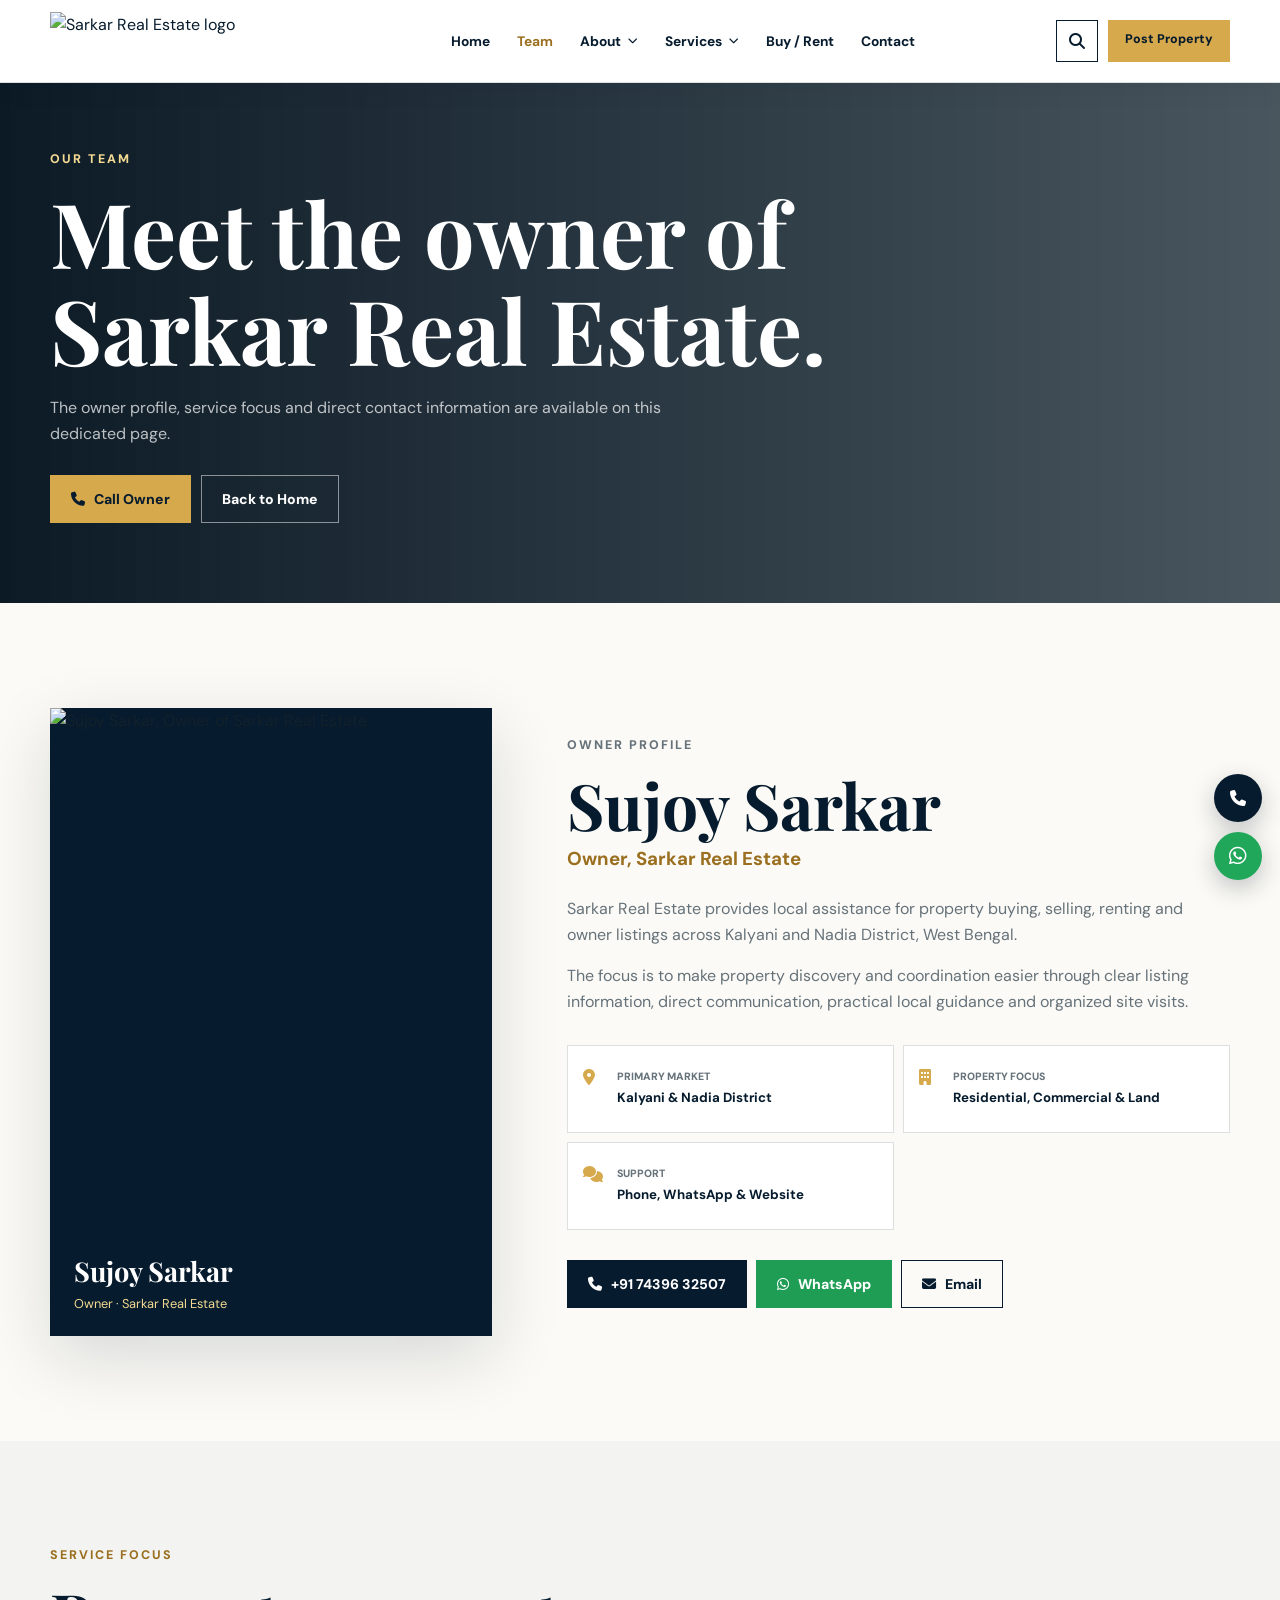
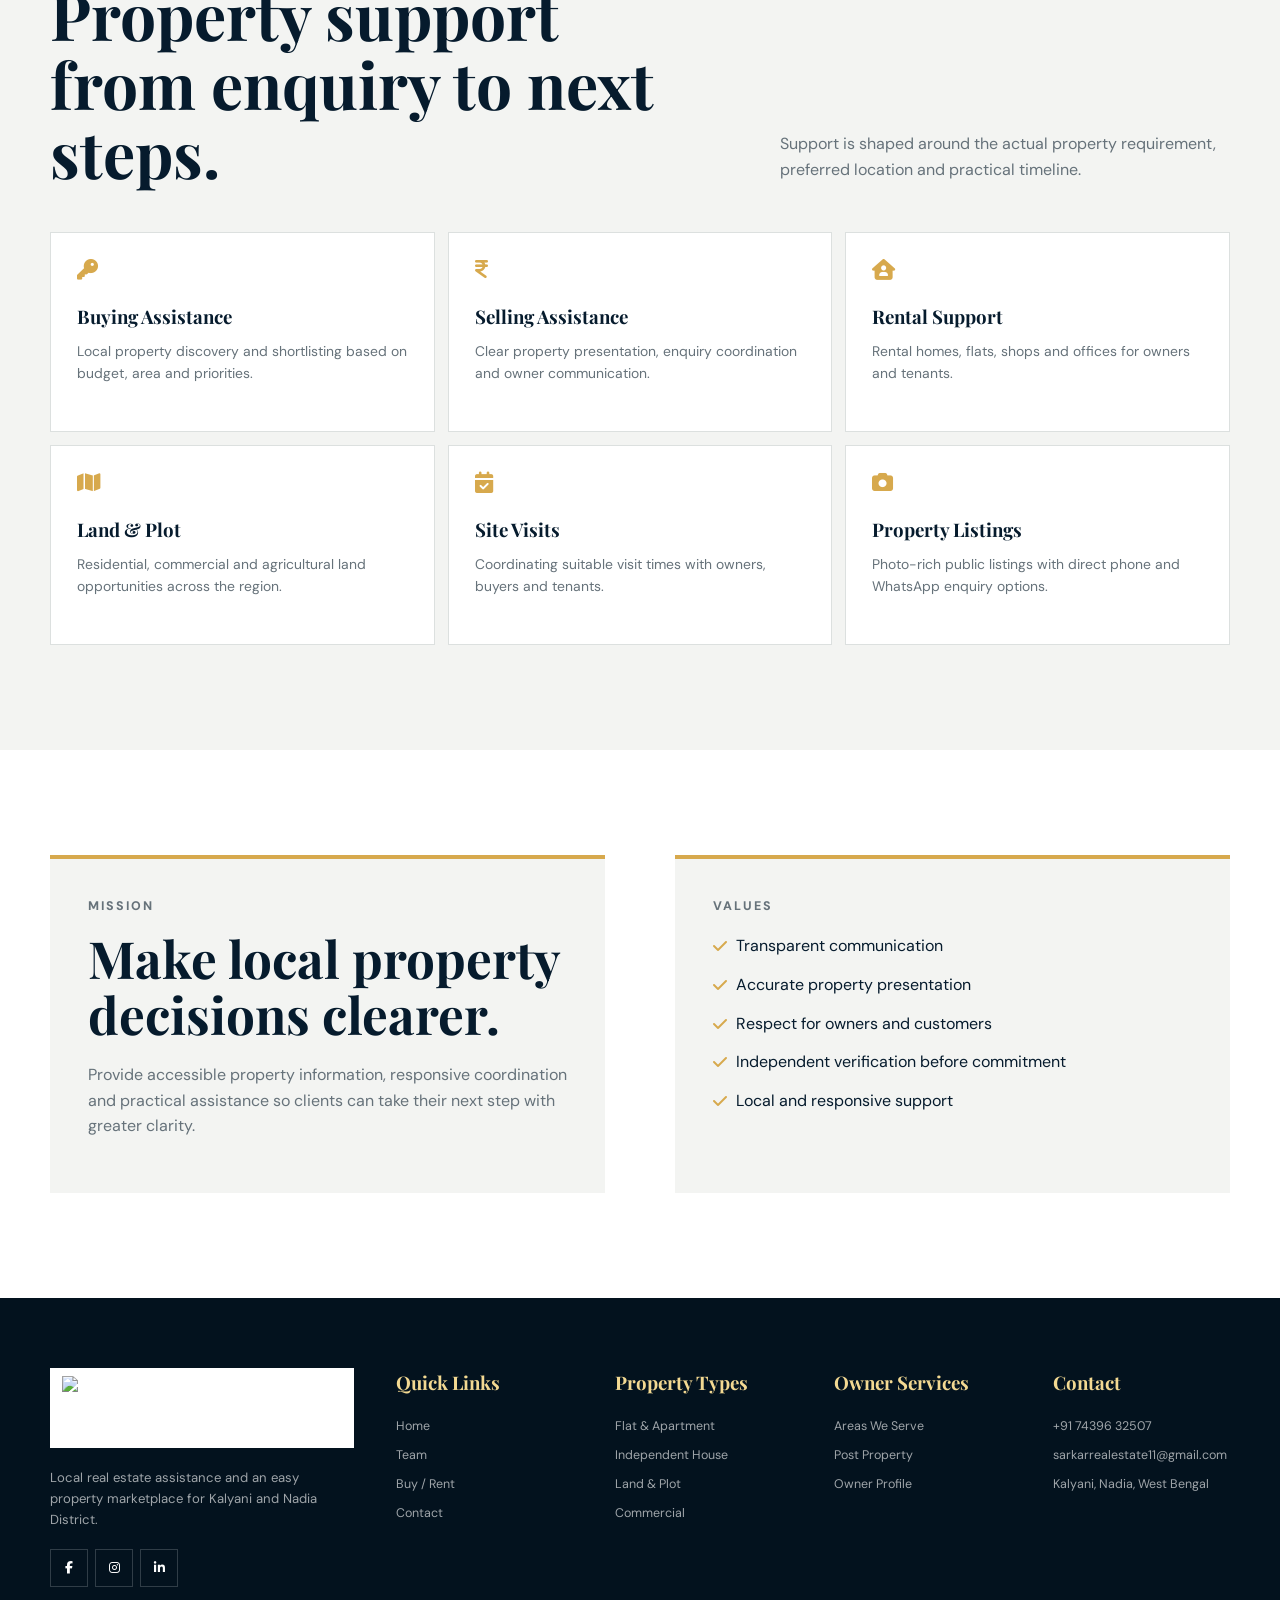
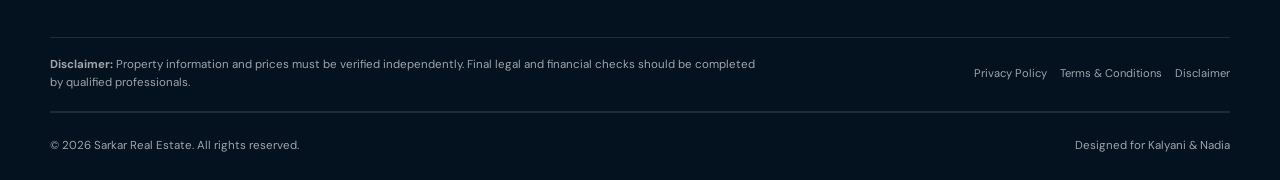
==== team.html @ 28b4e99c "Add files via upload" ====
<!doctype html>
<html lang="en">
  <head>
    <meta charset="UTF-8" />
    <meta name="viewport" content="width=device-width, initial-scale=1.0" />
    <meta
      name="description"
      content="Meet Sujoy Sarkar, owner of Sarkar Real Estate, serving Kalyani and Nadia District."
    />
    <title>Our Team | Sarkar Real Estate</title>
    <link rel="preconnect" href="https://fonts.googleapis.com" />
    <link rel="preconnect" href="https://fonts.gstatic.com" crossorigin />
    <link
      href="https://fonts.googleapis.com/css2?family=DM+Sans:wght@400;500;600;700&family=Playfair+Display:wght@600;700&display=swap"
      rel="stylesheet"
    />
    <link
      rel="stylesheet"
      href="https://cdnjs.cloudflare.com/ajax/libs/font-awesome/6.7.2/css/all.min.css"
    />
    <link rel="stylesheet" href="style.css" />
  </head>
  <body>
    <div class="loader" id="loader" aria-hidden="true"><span></span></div>
    <header class="site-header scrolled" id="siteHeader">
      <div class="container header-inner">
        <a class="brand" href="index.html"
          ><img src="assets/logo.png" alt="Sarkar Real Estate logo"
        /></a>
        <nav class="desktop-nav" aria-label="Main navigation">
          <a href="index.html">Home</a
          ><a class="active-page" href="team.html">Team</a>
          <div class="nav-dropdown">
            <button type="button">
              About <i class="fa-solid fa-chevron-down"></i>
            </button>
            <div class="dropdown-panel">
              <a href="team.html">About Owner</a
              ><a href="index.html#testimonials">Testimonials</a
              ><a href="index.html#faq">FAQ</a>
            </div>
          </div>
          <div class="nav-dropdown">
            <button type="button">
              Services <i class="fa-solid fa-chevron-down"></i>
            </button>
            <div class="dropdown-panel">
              <a href="index.html#services">What We Do</a
              ><a href="area.html">Areas We Serve</a
              ><a href="index.html#post-property">Post Property</a>
            </div>
          </div>
          <a href="index.html#properties">Buy / Rent</a
          ><a href="index.html#contact">Contact</a>
        </nav>
        <div class="header-actions">
          <a
            class="icon-button"
            href="index.html#searchSection"
            aria-label="Open property search"
            ><i class="fa-solid fa-magnifying-glass"></i></a
          ><a class="header-cta" href="index.html#post-property"
            >Post Property</a
          ><button
            class="menu-button"
            id="menuButton"
            aria-label="Open menu"
            aria-expanded="false"
          >
            <i class="fa-solid fa-bars"></i>
          </button>
        </div>
      </div>
      <div class="mobile-nav" id="mobileNav">
        <a href="index.html">Home</a><a href="team.html">Team</a
        ><a href="index.html#services">Services</a><a href="area.html">Areas</a
        ><a href="index.html#properties">Buy / Rent</a
        ><a href="index.html#post-property">Post Property</a
        ><a href="index.html#contact">Contact</a>
      </div>
    </header>

    <main>
      <section class="subpage-hero">
        <div class="container subpage-hero-inner reveal">
          <p class="eyebrow light">Our Team</p>
          <h1>Meet the owner of Sarkar Real Estate.</h1>
          <p>
            The owner profile, service focus and direct contact information are
            available on this dedicated page.
          </p>
          <div>
            <a class="button gold" href="tel:+917439632507"
              ><i class="fa-solid fa-phone"></i>Call Owner</a
            ><a class="button outline-light" href="index.html">Back to Home</a>
          </div>
        </div>
      </section>

      <section class="section owner-profile-section">
        <div class="container owner-profile-grid">
          <div class="owner-photo-card reveal">
            <!-- Add the real owner photograph at assets/owner-photo.jpg. The fallback stays visible until that file is added. -->
            <img
              class="owner-photo"
              src="assets/owner-photo.png"
              alt="Sujoy Sarkar, Owner of Sarkar Real Estate"
              onerror="
                this.hidden = true;
                this.nextElementSibling.hidden = false;
              "
            />

            <div class="owner-photo-caption">
              <strong>Sujoy Sarkar</strong
              ><span>Owner · Sarkar Real Estate</span>
            </div>
          </div>
          <div class="owner-profile-copy reveal">
            <p class="eyebrow">Owner profile</p>
            <h2>Sujoy Sarkar</h2>
            <h3>Owner, Sarkar Real Estate</h3>
            <p>
              Sarkar Real Estate provides local assistance for property buying,
              selling, renting and owner listings across Kalyani and Nadia
              District, West Bengal.
            </p>
            <p>
              The focus is to make property discovery and coordination easier
              through clear listing information, direct communication, practical
              local guidance and organized site visits.
            </p>
            <div class="owner-facts">
              <span
                ><i class="fa-solid fa-location-dot"></i
                ><small>Primary market</small
                ><strong>Kalyani & Nadia District</strong></span
              ><span
                ><i class="fa-solid fa-building"></i
                ><small>Property focus</small
                ><strong>Residential, Commercial & Land</strong></span
              ><span
                ><i class="fa-solid fa-comments"></i><small>Support</small
                ><strong>Phone, WhatsApp & Website</strong></span
              >
            </div>
            <div class="owner-actions">
              <a class="button navy" href="tel:+917439632507"
                ><i class="fa-solid fa-phone"></i>+91 74396 32507</a
              ><a
                class="button whatsapp-button"
                href="https://wa.me/917439632507"
                target="_blank"
                rel="noopener"
                ><i class="fa-brands fa-whatsapp"></i>WhatsApp</a
              ><a
                class="button outline-dark"
                href="mailto:sarkarrealestate11@gmail.com"
                ><i class="fa-solid fa-envelope"></i>Email</a
              >
            </div>
          </div>
        </div>
      </section>

      <section class="section owner-expertise-section">
        <div class="container">
          <div class="section-head reveal">
            <div>
              <p class="eyebrow">Service focus</p>
              <h2>Property support from enquiry to next steps.</h2>
            </div>
            <p>
              Support is shaped around the actual property requirement,
              preferred location and practical timeline.
            </p>
          </div>
          <div class="expertise-grid">
            <article class="reveal">
              <i class="fa-solid fa-key"></i>
              <h3>Buying Assistance</h3>
              <p>
                Local property discovery and shortlisting based on budget, area
                and priorities.
              </p>
            </article>
            <article class="reveal">
              <i class="fa-solid fa-indian-rupee-sign"></i>
              <h3>Selling Assistance</h3>
              <p>
                Clear property presentation, enquiry coordination and owner
                communication.
              </p>
            </article>
            <article class="reveal">
              <i class="fa-solid fa-house-user"></i>
              <h3>Rental Support</h3>
              <p>
                Rental homes, flats, shops and offices for owners and tenants.
              </p>
            </article>
            <article class="reveal">
              <i class="fa-solid fa-map"></i>
              <h3>Land & Plot</h3>
              <p>
                Residential, commercial and agricultural land opportunities
                across the region.
              </p>
            </article>
            <article class="reveal">
              <i class="fa-solid fa-calendar-check"></i>
              <h3>Site Visits</h3>
              <p>
                Coordinating suitable visit times with owners, buyers and
                tenants.
              </p>
            </article>
            <article class="reveal">
              <i class="fa-solid fa-camera"></i>
              <h3>Property Listings</h3>
              <p>
                Photo-rich public listings with direct phone and WhatsApp
                enquiry options.
              </p>
            </article>
          </div>
        </div>
      </section>

      <section class="section mission-section">
        <div class="container mission-grid">
          <article class="reveal">
            <p class="eyebrow">Mission</p>
            <h2>Make local property decisions clearer.</h2>
            <p>
              Provide accessible property information, responsive coordination
              and practical assistance so clients can take their next step with
              greater clarity.
            </p>
          </article>
          <article class="reveal">
            <p class="eyebrow">Values</p>
            <ul>
              <li>
                <i class="fa-solid fa-check"></i>Transparent communication
              </li>
              <li>
                <i class="fa-solid fa-check"></i>Accurate property presentation
              </li>
              <li>
                <i class="fa-solid fa-check"></i>Respect for owners and
                customers
              </li>
              <li>
                <i class="fa-solid fa-check"></i>Independent verification before
                commitment
              </li>
              <li>
                <i class="fa-solid fa-check"></i>Local and responsive support
              </li>
            </ul>
          </article>
        </div>
      </section>
    </main>

    <footer class="site-footer">
      <div class="container footer-grid">
        <div class="footer-brand">
          <a class="footer-logo-panel" href="index.html"
            ><img src="assets/logo.png" alt="Sarkar Real Estate"
          /></a>
          <p>
            Local real estate assistance and an easy property marketplace for
            Kalyani and Nadia District.
          </p>
          <div class="socials">
            <a
              href="https://www.facebook.com/share/1BxqBDmVtk/"
              target="_blank"
              rel="noopener"
              aria-label="Facebook"
              ><i class="fa-brands fa-facebook-f"></i></a
            ><a
              href="https://www.instagram.com/sarkar.real.estate.11/"
              target="_blank"
              rel="noopener"
              aria-label="Instagram"
              ><i class="fa-brands fa-instagram"></i></a
            ><a
              href="https://www.linkedin.com/in/sarkarrealestate11"
              target="_blank"
              rel="noopener"
              aria-label="LinkedIn"
              ><i class="fa-brands fa-linkedin-in"></i
            ></a>
          </div>
        </div>
        <div>
          <h3>Quick Links</h3>
          <a href="index.html">Home</a><a href="team.html">Team</a
          ><a href="index.html#properties">Buy / Rent</a
          ><a href="index.html#contact">Contact</a>
        </div>
        <div>
          <h3>Property Types</h3>
          <a href="index.html#properties">Flat & Apartment</a
          ><a href="index.html#properties">Independent House</a
          ><a href="index.html#properties">Land & Plot</a
          ><a href="index.html#properties">Commercial</a>
        </div>
        <div>
          <h3>Owner Services</h3>
          <a href="area.html">Areas We Serve</a
          ><a href="index.html#post-property">Post Property</a
          ><a href="team.html">Owner Profile</a>
        </div>
        <div>
          <h3>Contact</h3>
          <a href="tel:+917439632507">+91 74396 32507</a
          ><a href="mailto:sarkarrealestate11@gmail.com"
            >sarkarrealestate11@gmail.com</a
          ><span>Kalyani, Nadia, West Bengal</span>
        </div>
      </div>
      <div class="container legal-note">
        <p>
          <strong>Disclaimer:</strong> Property information and prices must be
          verified independently. Final legal and financial checks should be
          completed by qualified professionals.
        </p>
        <div>
          <a href="#">Privacy Policy</a><a href="#">Terms & Conditions</a
          ><a href="#">Disclaimer</a>
        </div>
      </div>
      <div class="container copyright">
        <span>© 2026 Sarkar Real Estate. All rights reserved.</span
        ><span>Designed for Kalyani & Nadia</span>
      </div>
    </footer>
    <a
      class="floating-call"
      href="tel:+917439632507"
      aria-label="Call Sarkar Real Estate"
      ><i class="fa-solid fa-phone"></i></a
    ><a
      class="floating-whatsapp"
      href="https://wa.me/917439632507"
      target="_blank"
      rel="noopener"
      aria-label="WhatsApp Sarkar Real Estate"
      ><i class="fa-brands fa-whatsapp"></i></a
    ><button class="scroll-top" id="scrollTop" aria-label="Scroll to top">
      <i class="fa-solid fa-arrow-up"></i>
    </button>
    <script src="script.js"></script>
  </body>
</html>
---- style.css ----
:root {
  --navy: #061b2d;
  --navy-2: #0c2d47;
  --gold: #d7a94d;
  --gold-light: #f3d992;
  --paper: #f3f4f2;
  --ivory: #fbfaf6;
  --white: #fff;
  --ink: #12212c;
  --muted: #66727a;
  --line: #dce0df;
  --success: #16854c;
  --shadow: 0 22px 65px rgba(4, 24, 39, .14);
}

* { box-sizing: border-box; }
html { scroll-behavior: smooth; scroll-padding-top: 86px; }
body { margin: 0; background: var(--ivory); color: var(--ink); font-family: "DM Sans", Arial, sans-serif; font-size: 16px; line-height: 1.6; }
body.modal-open { overflow: hidden; }
button, input, select, textarea { font: inherit; }
button, a { -webkit-tap-highlight-color: transparent; }
button { cursor: pointer; }
a { color: inherit; text-decoration: none; }
img { display: block; max-width: 100%; }
h1, h2, h3, p { margin-top: 0; }
h1, h2 { font-family: "Playfair Display", Georgia, serif; line-height: 1.08; }
h2 { margin-bottom: 20px; color: var(--navy); font-size: clamp(2.2rem, 5vw, 4.25rem); }
.container { width: min(1180px, calc(100% - 40px)); margin-inline: auto; }
.section { padding: 105px 0; }
.eyebrow { margin-bottom: 14px; color: #9a6f20; font-size: .78rem; font-weight: 800; letter-spacing: .16em; text-transform: uppercase; }
.eyebrow.light { color: var(--gold-light); }
.button { min-height: 48px; padding: 12px 20px; display: inline-flex; align-items: center; justify-content: center; gap: 9px; border: 1px solid transparent; font-weight: 800; font-size: .88rem; transition: .2s ease; }
.button.gold { background: var(--gold); color: var(--navy); }
.button.gold:hover { background: var(--gold-light); }
.button.navy { background: var(--navy); color: var(--white); }
.button.outline-light { border-color: rgba(255,255,255,.5); color: var(--white); }
.button.outline-light:hover { background: var(--white); color: var(--navy); }
.button.outline-dark { border-color: var(--navy); color: var(--navy); }
.section-head { margin-bottom: 45px; display: grid; grid-template-columns: 1.1fr .75fr; align-items: end; gap: 70px; }
.section-head h2 { margin-bottom: 0; }
.section-head > p { margin-bottom: 5px; color: var(--muted); }
.section-head.compact { grid-template-columns: 1fr; margin-bottom: 28px; }
.reveal { opacity: 0; transform: translateY(24px); transition: opacity .6s ease, transform .6s ease; }
.reveal.visible { opacity: 1; transform: none; }

.loader { position: fixed; z-index: 500; inset: 0; display: grid; place-items: center; background: var(--navy); transition: opacity .35s ease, visibility .35s ease; }
.loader.hidden { opacity: 0; visibility: hidden; }
.loader span { width: 46px; height: 46px; border: 3px solid rgba(255,255,255,.18); border-top-color: var(--gold); border-radius: 50%; animation: spin .8s linear infinite; }
@keyframes spin { to { transform: rotate(360deg); } }

.site-header { position: fixed; z-index: 100; top: 0; width: 100%; border-bottom: 1px solid var(--line); background: var(--white); color: var(--navy); box-shadow: 0 5px 25px rgba(3,21,34,.06); transition: .25s ease; }
.site-header.scrolled { border-color: var(--line); background: var(--white); color: var(--navy); box-shadow: 0 5px 25px rgba(3,21,34,.08); }
.header-inner { min-height: 82px; display: flex; align-items: center; justify-content: space-between; gap: 30px; }
.brand img { width: 260px; height: 58px; object-fit: contain; }
.desktop-nav { display: flex; align-items: center; gap: 27px; }
.desktop-nav > a, .nav-dropdown > button { padding: 30px 0; border: 0; background: none; color: inherit; font-size: .86rem; font-weight: 700; }
.desktop-nav > a:hover, .nav-dropdown > button:hover { color: var(--gold); }
.desktop-nav .active-page, .nav-dropdown > button.active-page { color: #9a6f20; }
.nav-dropdown { position: relative; }
.nav-dropdown > button { display: flex; align-items: center; gap: 7px; }
.nav-dropdown > button i { font-size: .62rem; transition: transform .2s ease; }
.dropdown-panel { position: absolute; top: calc(100% - 3px); left: -20px; width: 190px; padding: 8px; display: grid; border-top: 3px solid var(--gold); background: var(--white); color: var(--navy); box-shadow: var(--shadow); opacity: 0; visibility: hidden; transform: translateY(10px); transition: .2s ease; }
.dropdown-panel a { padding: 10px 12px; font-size: .82rem; font-weight: 700; }
.dropdown-panel a:hover { background: var(--paper); color: #906415; }
.nav-dropdown:hover .dropdown-panel, .nav-dropdown:focus-within .dropdown-panel { opacity: 1; visibility: visible; transform: none; }
.nav-dropdown:hover > button i { transform: rotate(180deg); }
.header-actions { display: flex; align-items: center; gap: 10px; }
.icon-button, .menu-button { width: 42px; height: 42px; display: grid; place-items: center; border: 1px solid currentColor; background: transparent; color: inherit; }
.header-cta { min-height: 42px; padding: 10px 17px; background: var(--gold); color: var(--navy); font-size: .78rem; font-weight: 800; }
.account-link { color: inherit; font-size: .78rem; font-weight: 800; }
.menu-button { display: none; }
.mobile-nav { display: none; }

.hero { position: relative; min-height: 760px; display: grid; align-items: center; overflow: hidden; background: url("assets/hero-real-estate.png") center/cover; color: var(--white); }
.hero-shade { position: absolute; inset: 0; background: linear-gradient(90deg, rgba(2,17,29,.94) 0%, rgba(3,22,36,.76) 46%, rgba(3,20,32,.25) 100%); }
.hero-content { position: relative; padding-top: 70px; }
.hero-kicker { display: inline-flex; align-items: center; gap: 8px; color: var(--gold-light); font-size: .78rem; font-weight: 800; letter-spacing: .05em; text-transform: uppercase; }
.hero h1 { max-width: 820px; margin-bottom: 24px; font-size: clamp(3rem, 7vw, 6.5rem); letter-spacing: -.03em; }
.hero h1 em { color: var(--gold-light); font-style: italic; }
.hero-copy { max-width: 640px; margin-bottom: 30px; color: rgba(255,255,255,.79); font-size: 1.08rem; }
.hero-actions { display: flex; gap: 12px; flex-wrap: wrap; }
.hero-contact-link { display: inline-flex; align-items: center; gap: 8px; border-bottom: 1px solid var(--gold); color: var(--white); font-weight: 800; }
.hero-trust { margin-top: 45px; display: flex; gap: 26px; flex-wrap: wrap; color: rgba(255,255,255,.78); font-size: .82rem; }
.hero-trust span { display: inline-flex; align-items: center; gap: 8px; }
.hero-trust i { color: var(--gold); }
.hero-note { position: absolute; right: max(20px, calc((100vw - 1180px) / 2)); bottom: 95px; width: 310px; padding: 18px; display: flex; gap: 13px; border: 1px solid rgba(255,255,255,.25); background: rgba(3,22,36,.7); color: var(--white); backdrop-filter: blur(7px); }
.hero-note > i { margin-top: 3px; color: var(--gold); }
.hero-note span { display: flex; flex-direction: column; }
.hero-note small { color: rgba(255,255,255,.55); font-size: .65rem; font-weight: 800; text-transform: uppercase; }
.hero-note strong { font-family: "Playfair Display", Georgia, serif; font-size: .95rem; }

.search-section { position: relative; z-index: 5; margin-top: -52px; }
.property-search { display: grid; grid-template-columns: repeat(4, 1fr) 115px; background: var(--white); box-shadow: var(--shadow); }
.property-search > div { min-width: 0; padding: 16px 18px; border-right: 1px solid var(--line); }
.property-search label { display: block; margin-bottom: 5px; color: var(--muted); font-size: .72rem; font-weight: 800; text-transform: uppercase; }
.property-search select { width: 100%; border: 0; outline: 0; background: transparent; color: var(--navy); font-weight: 700; }
.property-search > button { border: 0; background: var(--gold); color: var(--navy); font-weight: 900; }
.property-search > button i { display: block; margin-bottom: 4px; }
.marketplace-intro { padding: 27px 0 0; }
.marketplace-strip { display: grid; grid-template-columns: repeat(3, 1fr); border: 1px solid var(--line); background: var(--white); }
.marketplace-strip > div { min-height: 76px; padding: 15px 20px; display: flex; align-items: center; gap: 13px; border-right: 1px solid var(--line); }
.marketplace-strip > div:last-child { border-right: 0; }
.marketplace-strip i { width: 24px; color: var(--gold); text-align: center; }
.marketplace-strip span { display: flex; flex-direction: column; }
.marketplace-strip strong { color: var(--navy); font-size: .84rem; }
.marketplace-strip small { color: var(--muted); font-size: .72rem; }

.services-section { padding-top: 130px; }
.service-grid { display: grid; grid-template-columns: repeat(3, 1fr); border-top: 1px solid var(--line); border-left: 1px solid var(--line); }
.service-card { min-height: 210px; padding: 30px; display: flex; gap: 18px; border-right: 1px solid var(--line); border-bottom: 1px solid var(--line); background: var(--white); transition: .25s ease; }
.service-card:hover { z-index: 1; background: var(--navy); color: var(--white); transform: translateY(-5px); box-shadow: var(--shadow); }
.service-card > i { width: 42px; height: 42px; flex: 0 0 auto; display: grid; place-items: center; border: 1px solid #ead6a6; color: var(--gold); }
.service-card h3 { margin-bottom: 10px; color: var(--navy); font-family: "Playfair Display", Georgia, serif; font-size: 1.25rem; }
.service-card:hover h3 { color: var(--white); }
.service-card p { margin: 0; color: var(--muted); font-size: .9rem; }
.service-card:hover p { color: rgba(255,255,255,.68); }

.properties-section { background: var(--paper); }
.filter-row { margin-bottom: 30px; display: flex; gap: 8px; overflow-x: auto; padding-bottom: 4px; scrollbar-width: thin; }
.filter-row button { min-height: 42px; padding: 9px 15px; flex: 0 0 auto; border: 1px solid #cdd2d1; background: transparent; color: var(--navy); font-size: .78rem; font-weight: 800; }
.filter-row button.active, .filter-row button:hover { border-color: var(--navy); background: var(--navy); color: var(--white); }
.property-grid { display: grid; grid-template-columns: repeat(3, 1fr); gap: 24px; }
.property-card { overflow: hidden; background: var(--white); box-shadow: 0 12px 35px rgba(3,22,35,.06); }
.property-image { position: relative; height: 250px; overflow: hidden; }
.property-image img { width: 100%; height: 100%; object-fit: cover; transition: transform .5s ease; }
.property-card:hover .property-image img { transform: scale(1.04); }
.property-badge { position: absolute; top: 14px; left: 14px; padding: 6px 9px; background: var(--gold); color: var(--navy); font-size: .67rem; font-weight: 900; text-transform: uppercase; }
.property-content { padding: 22px; }
.property-content small { color: #9a6f20; font-weight: 800; text-transform: uppercase; }
.property-content h3 { margin: 7px 0 6px; color: var(--navy); font-family: "Playfair Display", Georgia, serif; font-size: 1.4rem; }
.property-location { color: var(--muted); font-size: .85rem; }
.property-meta { margin: 18px 0; padding: 13px 0; display: flex; gap: 15px; border-block: 1px solid var(--line); color: var(--muted); font-size: .78rem; }
.property-meta span { display: inline-flex; align-items: center; gap: 5px; }
.property-bottom { display: flex; align-items: center; justify-content: space-between; gap: 12px; }
.property-price { color: var(--navy); font-weight: 900; }
.view-details { padding: 0; display: inline-flex; align-items: center; gap: 6px; border: 0; border-bottom: 1px solid var(--gold); background: none; color: var(--navy); font-weight: 800; }
.owner-line { margin-top: 15px; display: flex; justify-content: space-between; gap: 10px; color: var(--muted); font-size: .76rem; }
.owner-line a { color: var(--success); font-weight: 800; }
.property-actions { margin-top: 12px; display: grid; grid-template-columns: 1fr 1fr; border: 1px solid var(--line); }
.property-actions a { padding: 9px; display: flex; align-items: center; justify-content: center; gap: 7px; color: var(--navy); font-size: .75rem; font-weight: 800; }
.property-actions a + a { border-left: 1px solid var(--line); color: var(--success); }
.empty-state { padding: 70px 20px; text-align: center; border: 1px dashed #b9c0c1; }
.empty-state i { color: var(--gold); font-size: 2.6rem; }
.empty-state h3 { margin: 15px 0 5px; color: var(--navy); }

.areas-section { position: relative; overflow: hidden; background: var(--navy); color: var(--white); }
.areas-section::after { content: ""; position: absolute; width: 440px; height: 440px; right: -170px; bottom: -250px; border: 85px solid rgba(215,169,77,.08); border-radius: 50%; }
.areas-layout { position: relative; z-index: 1; display: grid; grid-template-columns: .75fr 1.25fr; gap: 90px; align-items: start; }
.areas-section h2 { color: var(--white); }
.areas-section p:not(.eyebrow) { color: rgba(255,255,255,.64); }
.area-list { display: grid; grid-template-columns: 1fr 1fr; border-top: 1px solid rgba(255,255,255,.16); border-left: 1px solid rgba(255,255,255,.16); }
.area-list span { min-height: 76px; padding: 18px; display: flex; align-items: center; border-right: 1px solid rgba(255,255,255,.16); border-bottom: 1px solid rgba(255,255,255,.16); font-family: "Playfair Display", Georgia, serif; }
.area-list span:hover { background: var(--gold); color: var(--navy); }

.why-section { padding: 75px 0; }
.why-section h2 { font-size: clamp(2rem, 4vw, 3.3rem); }
.why-grid { display: grid; grid-template-columns: repeat(4, 1fr); gap: 12px; }
.why-grid article { min-height: 145px; padding: 22px; border: 1px solid var(--line); background: var(--white); transition: .25s ease; }
.why-grid article:hover { background: var(--navy); color: var(--white); transform: translateY(-3px); }
.why-grid i { color: var(--gold); }
.why-grid h3 { margin: 12px 0 4px; color: var(--navy); font-size: 1rem; }
.why-grid article:hover h3 { color: var(--white); }
.why-grid p { margin: 0; color: var(--muted); font-size: .82rem; }
.why-grid article:hover p { color: rgba(255,255,255,.7); }

.list-section { background: linear-gradient(125deg, var(--navy), #0b3553); color: var(--white); }
.list-layout { display: grid; grid-template-columns: .7fr 1.3fr; gap: 75px; align-items: start; }
.list-copy { position: sticky; top: 115px; }
.list-copy h2 { color: var(--white); }
.list-copy > p { color: rgba(255,255,255,.67); }
.list-copy ul { padding: 0; display: grid; gap: 10px; list-style: none; }
.list-copy li { display: flex; gap: 10px; align-items: flex-start; color: rgba(255,255,255,.82); }
.list-copy li i { margin-top: 5px; color: var(--gold); }
.listing-form { padding: 32px; background: var(--white); color: var(--ink); box-shadow: var(--shadow); }
.form-grid { display: grid; grid-template-columns: 1fr 1fr; gap: 16px; }
.form-grid label, .contact-form label { display: flex; flex-direction: column; gap: 6px; color: var(--muted); font-size: .75rem; font-weight: 800; text-transform: uppercase; }
.form-grid label.full { grid-column: 1 / -1; }
input, select, textarea { width: 100%; min-height: 47px; padding: 10px 12px; border: 1px solid var(--line); border-radius: 0; outline: 0; background: var(--ivory); color: var(--ink); font-size: .95rem; text-transform: none; }
textarea { resize: vertical; }
input:focus, select:focus, textarea:focus { border-color: var(--gold); box-shadow: 0 0 0 3px rgba(215,169,77,.15); }
.form-note { margin: 16px 0; color: var(--muted); font-size: .74rem; }
.consent-row { margin: 13px 0; display: flex; align-items: flex-start; gap: 9px; color: var(--muted); font-size: .78rem; }
.consent-row input { width: 16px; min-height: 16px; margin-top: 3px; flex: 0 0 auto; }
.success-message { margin-top: 14px; padding: 12px; border: 1px solid #a9d4bb; background: #effaf3; color: var(--success); font-size: .85rem; font-weight: 700; }

.testimonial-layout { display: grid; grid-template-columns: .7fr 1.3fr; gap: 70px; align-items: center; }
.text-link { display: inline-flex; gap: 8px; align-items: center; color: var(--navy); font-weight: 800; border-bottom: 1px solid var(--gold); }
.review-actions { margin-top: 25px; display: flex; align-items: center; gap: 18px; flex-wrap: wrap; }
.google-review-card { min-height: 330px; padding: 40px; display: flex; flex-direction: column; justify-content: center; border-top: 4px solid var(--gold); background: var(--paper); transition: transform .25s ease, box-shadow .25s ease; }
.google-review-card:hover { transform: translateY(-5px); box-shadow: var(--shadow); }
.google-provider { display: flex; align-items: center; gap: 10px; color: var(--navy); }
.google-provider span { width: 38px; height: 38px; display: grid; place-items: center; border-radius: 50%; background: var(--white); color: #4285f4; font-weight: 900; }
.google-review-card h3 { margin: 15px 0 8px; color: var(--navy); font-family: "Playfair Display", Georgia, serif; font-size: 1.55rem; }
.google-review-card p { color: var(--muted); }
.google-open { display: inline-flex; align-items: center; gap: 8px; color: var(--navy); }
.testimonial-slider { min-height: 310px; display: grid; grid-template-columns: 52px 1fr 52px; align-items: center; gap: 14px; }
.testimonial-slider > button { width: 46px; height: 46px; border: 1px solid var(--line); background: var(--white); color: var(--navy); }
.testimonial-slider > button:hover { background: var(--navy); color: var(--white); }
#reviewCard { min-height: 280px; padding: 40px; background: var(--paper); }
.review-stars { color: var(--gold); letter-spacing: 4px; }
#reviewCard blockquote { margin: 20px 0; color: var(--navy); font-family: "Playfair Display", Georgia, serif; font-size: 1.4rem; line-height: 1.55; }
.review-author { display: flex; align-items: center; gap: 12px; }
.review-avatar { width: 44px; height: 44px; display: grid; place-items: center; border-radius: 50%; background: var(--navy); color: var(--gold); font-weight: 900; }
.review-author span { display: flex; flex-direction: column; }
.review-author small { color: var(--muted); }

.faq-section { background: var(--paper); }
.faq-layout { display: grid; grid-template-columns: .65fr 1.35fr; gap: 90px; }
.faq-layout > div:first-child { position: sticky; top: 120px; align-self: start; }
.faq-list { border-top: 1px solid #cbd1d1; }
.faq-list article { border-bottom: 1px solid #cbd1d1; }
.faq-list button { width: 100%; padding: 22px 4px; display: flex; align-items: center; justify-content: space-between; gap: 20px; border: 0; background: none; color: var(--navy); text-align: left; font-family: "Playfair Display", Georgia, serif; font-size: 1.12rem; }
.faq-list button i { transition: transform .2s ease; }
.faq-list p { max-height: 0; margin: 0; overflow: hidden; color: var(--muted); transition: max-height .3s ease, padding .3s ease; }
.faq-list article.open p { max-height: 180px; padding: 0 4px 22px; }
.faq-list article.open button i { transform: rotate(45deg); }

.contact-section { padding: 100px 0; background: var(--navy); color: var(--white); }
.contact-layout { display: grid; grid-template-columns: 1fr 1fr; gap: 80px; }
.contact-section h2 { color: var(--white); }
.contact-copy > p { color: rgba(255,255,255,.66); }
.contact-cards { margin-top: 30px; display: grid; gap: 1px; background: rgba(255,255,255,.14); border: 1px solid rgba(255,255,255,.14); }
.contact-cards a { min-height: 72px; padding: 13px 16px; display: flex; gap: 13px; align-items: center; background: var(--navy); }
.contact-cards > div { min-height: 72px; padding: 13px 16px; display: flex; gap: 13px; align-items: center; background: var(--navy); }
.contact-cards a:hover { background: var(--navy-2); }
.contact-cards i { width: 24px; color: var(--gold); text-align: center; }
.contact-cards span { display: flex; flex-direction: column; color: rgba(255,255,255,.54); font-size: .72rem; }
.contact-cards strong { color: var(--white); font-size: .9rem; overflow-wrap: anywhere; }
.contact-form { padding: 30px; display: grid; gap: 15px; background: var(--white); color: var(--ink); }
.contact-form > small { color: #9a6f20; font-weight: 900; letter-spacing: .12em; text-transform: uppercase; }
.contact-form h3 { margin: 0; color: var(--navy); font-family: "Playfair Display", Georgia, serif; font-size: 2rem; }
.map-frame { height: 410px; margin-top: 70px; border-top: 5px solid var(--gold); }
.map-frame iframe { width: 100%; height: 100%; border: 0; }

.site-footer { padding-top: 70px; background: #03121e; color: rgba(255,255,255,.62); }
.footer-grid { display: grid; grid-template-columns: 1.5fr repeat(4, 1fr); gap: 42px; padding-bottom: 50px; }
.footer-grid > div { display: flex; flex-direction: column; align-items: flex-start; gap: 9px; }
.footer-grid img { width: 280px; height: 64px; object-fit: contain; }
.footer-logo-panel { width: fit-content; padding: 8px 12px; display: inline-flex; background: var(--white); }
.footer-logo-panel img { width: 280px; height: 64px; object-fit: contain; }
.footer-grid p { max-width: 330px; margin: 10px 0; font-size: .82rem; }
.footer-grid h3 { margin-bottom: 10px; color: var(--gold-light); font-family: "Playfair Display", Georgia, serif; }
.footer-grid a, .footer-grid span { font-size: .78rem; }
.footer-grid a:hover { color: var(--white); }
.socials { display: flex; gap: 7px; }
.socials a { width: 38px; height: 38px; display: grid; place-items: center; border: 1px solid rgba(255,255,255,.18); color: var(--white); }
.socials a:hover { background: var(--gold); color: var(--navy); }
.legal-note { padding: 18px 0; display: flex; align-items: center; justify-content: space-between; gap: 30px; border-top: 1px solid rgba(255,255,255,.11); border-bottom: 1px solid rgba(255,255,255,.11); }
.legal-note p { max-width: 720px; margin: 0; font-size: .72rem; }
.legal-note div { display: flex; gap: 13px; flex-wrap: wrap; }
.legal-note a { font-size: .7rem; }
.copyright { min-height: 68px; display: flex; align-items: center; justify-content: space-between; gap: 20px; border-top: 1px solid rgba(255,255,255,.11); font-size: .72rem; }

.property-modal[hidden] { display: none; }
.property-modal { position: fixed; z-index: 300; inset: 0; display: grid; place-items: center; padding: 20px; }
.modal-backdrop { position: absolute; inset: 0; background: rgba(2,15,25,.82); backdrop-filter: blur(5px); }
.modal-panel { position: relative; width: min(850px, 100%); max-height: 92vh; overflow-y: auto; background: var(--white); box-shadow: var(--shadow); }
.modal-close { position: absolute; z-index: 5; top: 12px; right: 12px; width: 40px; height: 40px; border: 0; border-radius: 50%; background: var(--white); color: var(--navy); box-shadow: 0 4px 18px rgba(0,0,0,.18); }
.modal-heading { padding: 24px 28px 18px; }
.modal-heading p { margin-bottom: 3px; color: var(--muted); font-size: .82rem; }
.modal-heading h2 { margin: 0; padding-right: 45px; font-size: 1.9rem; }
.gallery-stage { position: relative; height: 430px; overflow: hidden; background: var(--navy); touch-action: pan-y; }
.gallery-stage img { width: 100%; height: 100%; object-fit: cover; animation: imageIn .25s ease; }
@keyframes imageIn { from { opacity: .55; transform: scale(1.015); } to { opacity: 1; transform: none; } }
.gallery-arrow { position: absolute; top: 50%; width: 44px; height: 44px; display: grid; place-items: center; border: 1px solid rgba(255,255,255,.5); border-radius: 50%; background: rgba(3,20,33,.72); color: var(--white); transform: translateY(-50%); }
.gallery-arrow.prev { left: 16px; }
.gallery-arrow.next { right: 16px; }
.gallery-stage > span { position: absolute; right: 16px; bottom: 14px; padding: 5px 10px; background: rgba(3,20,33,.75); color: var(--white); font-size: .72rem; }
.gallery-thumbs { padding: 8px; display: flex; gap: 7px; overflow-x: auto; background: var(--navy); scrollbar-width: thin; scrollbar-color: var(--gold) transparent; }
.gallery-thumbs button { flex: 0 0 84px; height: 58px; padding: 0; overflow: hidden; border: 2px solid transparent; background: none; opacity: .55; }
.gallery-thumbs button.active { border-color: var(--gold); opacity: 1; }
.gallery-thumbs img { width: 100%; height: 100%; object-fit: cover; }
.modal-body { padding: 24px 28px 28px; }
.modal-body > p { color: var(--muted); }
.modal-facts { margin: 20px 0; display: grid; grid-template-columns: repeat(3, 1fr); gap: 8px; }
.modal-facts span { padding: 13px; display: flex; flex-direction: column; background: var(--paper); }
.modal-facts small { color: var(--muted); font-size: .68rem; text-transform: uppercase; }
.modal-facts strong { color: var(--navy); }
.modal-owner { padding: 13px 15px; display: flex; justify-content: space-between; gap: 15px; border: 1px solid var(--line); background: var(--ivory); }
.modal-owner a { color: var(--success); font-weight: 800; }
.modal-actions { margin-top: 16px; display: flex; gap: 10px; flex-wrap: wrap; }

.floating-call, .floating-whatsapp, .scroll-top { position: fixed; z-index: 90; right: 18px; width: 48px; height: 48px; display: grid; place-items: center; border: 0; border-radius: 50%; color: var(--white); box-shadow: 0 8px 25px rgba(3,20,33,.24); }
.floating-call { bottom: 78px; background: var(--navy); }
.floating-whatsapp { bottom: 20px; background: #20a75a; font-size: 1.25rem; }
.scroll-top { right: 75px; bottom: 20px; background: var(--gold); color: var(--navy); opacity: 0; visibility: hidden; transform: translateY(8px); transition: .2s ease; }
.scroll-top.visible { opacity: 1; visibility: visible; transform: none; }

@media (max-width: 1000px) {
  .desktop-nav { display: none; }
  .menu-button { display: grid; }
  .mobile-nav { position: absolute; top: 82px; left: 0; right: 0; max-height: 0; padding-inline: 24px; display: grid; overflow: hidden; background: var(--white); color: var(--navy); opacity: 0; transition: max-height .3s ease, opacity .3s ease, padding .3s ease; }
  .mobile-nav.open { max-height: 650px; padding-block: 12px; opacity: 1; box-shadow: 0 20px 35px rgba(3,21,34,.14); }
  .mobile-nav a { padding: 11px 4px; border-bottom: 1px solid var(--line); font-weight: 700; }
  .property-search { grid-template-columns: 1fr 1fr; }
  .hero-note { display: none; }
  .property-search > div:nth-child(2) { border-right: 0; }
  .property-search > button { min-height: 60px; grid-column: 1 / -1; }
  .property-search > button i { display: inline-block; margin: 0 7px 0 0; }
  .service-grid, .property-grid { grid-template-columns: 1fr 1fr; }
  .areas-layout, .list-layout, .testimonial-layout, .faq-layout, .contact-layout { grid-template-columns: 1fr; gap: 45px; }
  .list-copy, .faq-layout > div:first-child { position: static; }
  .why-grid { grid-template-columns: 1fr 1fr; }
  .footer-grid { grid-template-columns: 1.2fr 1fr 1fr; }
  .footer-grid > div:last-child { grid-column: auto; }
  .marketplace-strip { grid-template-columns: 1fr; }
  .marketplace-strip > div { border-right: 0; border-bottom: 1px solid var(--line); }
  .marketplace-strip > div:last-child { border-bottom: 0; }
}

@media (max-width: 640px) {
  html { scroll-padding-top: 72px; }
  body { font-size: 15px; }
  .container { width: min(100% - 28px, 1180px); }
  .section { padding: 66px 0; }
  .header-inner { min-height: 70px; }
  .brand img { width: 178px; height: 46px; }
  .header-cta { display: none; }
  .account-link { display: none; }
  .icon-button, .menu-button { width: 39px; height: 39px; }
  .mobile-nav { top: 70px; }
  .hero { min-height: 760px; background-position: 60% center; }
  .hero-shade { background: linear-gradient(90deg, rgba(2,17,29,.95), rgba(3,22,36,.72)); }
  .hero-content { padding-top: 80px; }
  .hero h1 { font-size: clamp(2.75rem, 13.5vw, 4.25rem); }
  .hero-copy { font-size: 1rem; }
  .hero-actions { flex-direction: column; align-items: stretch; }
  .hero-trust { gap: 10px 16px; }
  .search-section { margin-top: -70px; }
  .property-search { grid-template-columns: 1fr; }
  .property-search > div { border-right: 0; border-bottom: 1px solid var(--line); }
  .property-search > button { grid-column: auto; }
  .services-section { padding-top: 105px; }
  .section-head { margin-bottom: 28px; grid-template-columns: 1fr; gap: 15px; }
  .section-head h2 { font-size: 2.25rem; }
  .service-grid, .property-grid { grid-template-columns: 1fr; }
  .service-grid { gap: 9px; border: 0; }
  .service-card { min-height: 0; padding: 17px; display: grid; grid-template-columns: 38px 1fr; gap: 10px; border: 1px solid var(--line); }
  .service-card:hover { transform: none; }
  .service-card > i { width: 36px; height: 36px; }
  .service-card h3 { margin: 0 0 4px; font-size: 1.08rem; }
  .service-card p { font-size: .86rem; }
  .property-image { height: 230px; }
  .property-content { padding: 19px; }
  .areas-layout { gap: 35px; }
  .area-list { grid-template-columns: 1fr; }
  .area-list span { min-height: 62px; }
  .why-section { padding: 55px 0; }
  .why-grid { grid-template-columns: 1fr; gap: 8px; }
  .why-grid article { min-height: 0; padding: 14px; display: grid; grid-template-columns: 26px 1fr; gap: 1px 9px; }
  .why-grid article:hover { transform: none; }
  .why-grid h3 { margin: 0; }
  .why-grid p { grid-column: 2; }
  .listing-form, .contact-form { padding: 20px; }
  .form-grid { grid-template-columns: 1fr; }
  .form-grid label.full { grid-column: auto; }
  .testimonial-slider { grid-template-columns: 40px 1fr 40px; gap: 5px; }
  .testimonial-slider > button { width: 38px; height: 38px; }
  #reviewCard { min-height: 320px; padding: 25px 20px; }
  #reviewCard blockquote { font-size: 1.15rem; }
  .gallery-stage { height: 250px; }
  .gallery-arrow { width: 38px; height: 38px; }
  .gallery-arrow.prev { left: 9px; }
  .gallery-arrow.next { right: 9px; }
  .gallery-thumbs button { flex-basis: 68px; height: 48px; }
  .modal-heading, .modal-body { padding-inline: 17px; }
  .modal-heading h2 { font-size: 1.45rem; }
  .modal-facts { grid-template-columns: 1fr 1fr; }
  .modal-owner { flex-direction: column; gap: 3px; }
  .modal-actions .button { width: 100%; }
  .footer-grid { grid-template-columns: 1fr 1fr; gap: 35px 25px; }
  .footer-grid > div:first-child, .footer-grid > div:last-child { grid-column: 1 / -1; }
  .footer-grid > div:last-child { grid-column: 1 / -1; }
  .footer-grid img { width: 245px; }
  .copyright { padding: 18px 0; flex-direction: column; align-items: flex-start; gap: 5px; }
  .legal-note { align-items: flex-start; flex-direction: column; gap: 12px; }
}

/* Dedicated Team and Service Area pages */
.subpage-hero { min-height: 520px; padding: 150px 0 80px; display: flex; align-items: center; background: linear-gradient(90deg, rgba(2,17,29,.96), rgba(3,22,36,.72)), url("assets/hero-real-estate.png") center/cover; color: var(--white); }
.subpage-hero-inner { max-width: 900px; margin-left: max(20px, calc((100vw - 1180px) / 2)); margin-right: auto; }
.subpage-hero h1 { max-width: 850px; margin-bottom: 18px; font-size: clamp(3rem, 7vw, 5.8rem); }
.subpage-hero p:not(.eyebrow) { max-width: 690px; color: rgba(255,255,255,.72); }
.subpage-hero-inner > div { margin-top: 28px; display: flex; gap: 10px; flex-wrap: wrap; }

.owner-profile-section { background: var(--ivory); }
.owner-profile-grid { display: grid; grid-template-columns: .8fr 1.2fr; gap: 75px; align-items: center; }
.owner-photo-card { overflow: hidden; background: var(--navy); box-shadow: var(--shadow); }
.owner-photo { width: 100%; height: 520px; object-fit: cover; object-position: center top; }
.owner-photo-placeholder { height: 520px; display: grid; place-content: center; justify-items: center; gap: 10px; background: linear-gradient(145deg, #102f48, #061b2d); color: var(--gold); }
.owner-photo-placeholder i { font-size: 6rem; }
.owner-photo-placeholder strong { color: var(--white); font-family: "Playfair Display", Georgia, serif; font-size: 1.6rem; }
.owner-photo-placeholder small { color: rgba(255,255,255,.58); }
.owner-photo-caption { padding: 22px 24px; display: flex; flex-direction: column; color: var(--white); }
.owner-photo-caption strong { font-family: "Playfair Display", Georgia, serif; font-size: 1.7rem; }
.owner-photo-caption span { color: var(--gold-light); font-size: .8rem; }
.owner-profile-copy h2 { margin-bottom: 5px; }
.owner-profile-copy h3 { margin: 0 0 22px; color: #9a6f20; }
.owner-profile-copy > p { color: var(--muted); }
.owner-facts { margin: 30px 0; display: grid; grid-template-columns: 1fr 1fr; gap: 9px; }
.owner-facts span { min-height: 88px; padding: 15px; display: grid; grid-template-columns: 25px 1fr; align-content: center; gap: 1px 9px; border: 1px solid var(--line); background: var(--white); }
.owner-facts i { grid-row: 1 / span 2; color: var(--gold); }
.owner-facts small { color: var(--muted); font-size: .66rem; font-weight: 800; text-transform: uppercase; }
.owner-facts strong { color: var(--navy); font-size: .83rem; }
.owner-actions { display: flex; gap: 9px; flex-wrap: wrap; }
.whatsapp-button { background: #1f9d55; color: var(--white); }
.owner-expertise-section { background: var(--paper); }
.expertise-grid { display: grid; grid-template-columns: repeat(3, 1fr); gap: 13px; }
.expertise-grid article { min-height: 200px; padding: 26px; border: 1px solid var(--line); background: var(--white); }
.expertise-grid i { color: var(--gold); font-size: 1.3rem; }
.expertise-grid h3 { margin: 17px 0 8px; color: var(--navy); font-family: "Playfair Display", Georgia, serif; }
.expertise-grid p { margin: 0; color: var(--muted); font-size: .87rem; }
.mission-section { background: var(--white); }
.mission-grid { display: grid; grid-template-columns: 1fr 1fr; gap: 70px; }
.mission-grid article { padding: 38px; border-top: 4px solid var(--gold); background: var(--paper); }
.mission-grid h2 { font-size: clamp(2rem, 4vw, 3.2rem); }
.mission-grid p { color: var(--muted); }
.mission-grid ul { padding: 0; display: grid; gap: 13px; list-style: none; }
.mission-grid li { display: flex; align-items: flex-start; gap: 9px; color: var(--navy); }
.mission-grid li i { margin-top: 5px; color: var(--gold); }

.service-area-page { background: var(--ivory); }
.service-area-layout { display: grid; grid-template-columns: .65fr 1.35fr; gap: 75px; align-items: start; }
.area-page-intro { position: sticky; top: 115px; }
.area-page-intro > p { color: var(--muted); }
.area-page-contact { margin-top: 25px; padding: 17px; display: flex; align-items: center; gap: 13px; border: 1px solid var(--line); background: var(--white); color: var(--gold); }
.area-page-contact span { display: flex; flex-direction: column; }
.area-page-contact small { color: var(--muted); font-size: .67rem; font-weight: 800; text-transform: uppercase; }
.area-page-contact strong { color: var(--navy); font-size: .88rem; }
.area-page-grid { display: grid; grid-template-columns: 1fr 1fr; gap: 12px; }
.area-page-grid article { min-height: 210px; padding: 25px; display: flex; gap: 15px; border: 1px solid var(--line); background: var(--white); transition: .25s ease; }
.area-page-grid article:hover { border-color: var(--gold); transform: translateY(-4px); box-shadow: var(--shadow); }
.area-page-grid i { margin-top: 5px; color: var(--gold); }
.area-page-grid h3 { margin: 0 0 8px; color: var(--navy); font-family: "Playfair Display", Georgia, serif; font-size: 1.35rem; }
.area-page-grid p { margin: 0 0 14px; color: var(--muted); font-size: .86rem; }
.area-page-grid span { color: #8f681f; font-size: .68rem; font-weight: 800; text-transform: uppercase; }
.area-support-section { background: var(--paper); }
.area-cta-section { padding: 75px 0; background: var(--navy); color: var(--white); }
.area-cta { display: flex; align-items: center; justify-content: space-between; gap: 60px; }
.area-cta h2 { max-width: 720px; color: var(--white); font-size: clamp(2rem, 4vw, 3.6rem); }
.area-cta p:not(.eyebrow) { max-width: 690px; color: rgba(255,255,255,.68); }
.area-cta > div:last-child { display: flex; gap: 9px; flex-wrap: wrap; }

@media (max-width: 1000px) {
  .owner-profile-grid, .service-area-layout { grid-template-columns: 1fr; }
  .area-page-intro { position: static; }
  .expertise-grid { grid-template-columns: 1fr 1fr; }
  .mission-grid { gap: 25px; }
}

@media (max-width: 640px) {
  .subpage-hero { min-height: 560px; padding: 125px 0 65px; }
  .subpage-hero-inner { width: min(100% - 28px, 1180px); margin-inline: auto; }
  .subpage-hero h1 { font-size: 2.8rem; }
  .subpage-hero-inner > div { flex-direction: column; }
  .subpage-hero-inner .button { width: 100%; }
  .owner-profile-grid { gap: 35px; }
  .owner-photo, .owner-photo-placeholder { height: 390px; }
  .owner-facts { grid-template-columns: 1fr; }
  .owner-actions .button { width: 100%; }
  .expertise-grid, .mission-grid, .area-page-grid { grid-template-columns: 1fr; }
  .mission-grid article { padding: 25px 20px; }
  .area-page-grid article { min-height: 0; }
  .area-page-grid article:hover { transform: none; }
  .area-cta { align-items: flex-start; flex-direction: column; gap: 25px; }
  .area-cta > div:last-child { width: 100%; flex-direction: column; }
  .area-cta .button { width: 100%; }
}

@media (prefers-reduced-motion: reduce) {
  *, *::before, *::after { scroll-behavior: auto !important; animation-duration: .01ms !important; transition-duration: .01ms !important; }
  .reveal { opacity: 1; transform: none; }
}
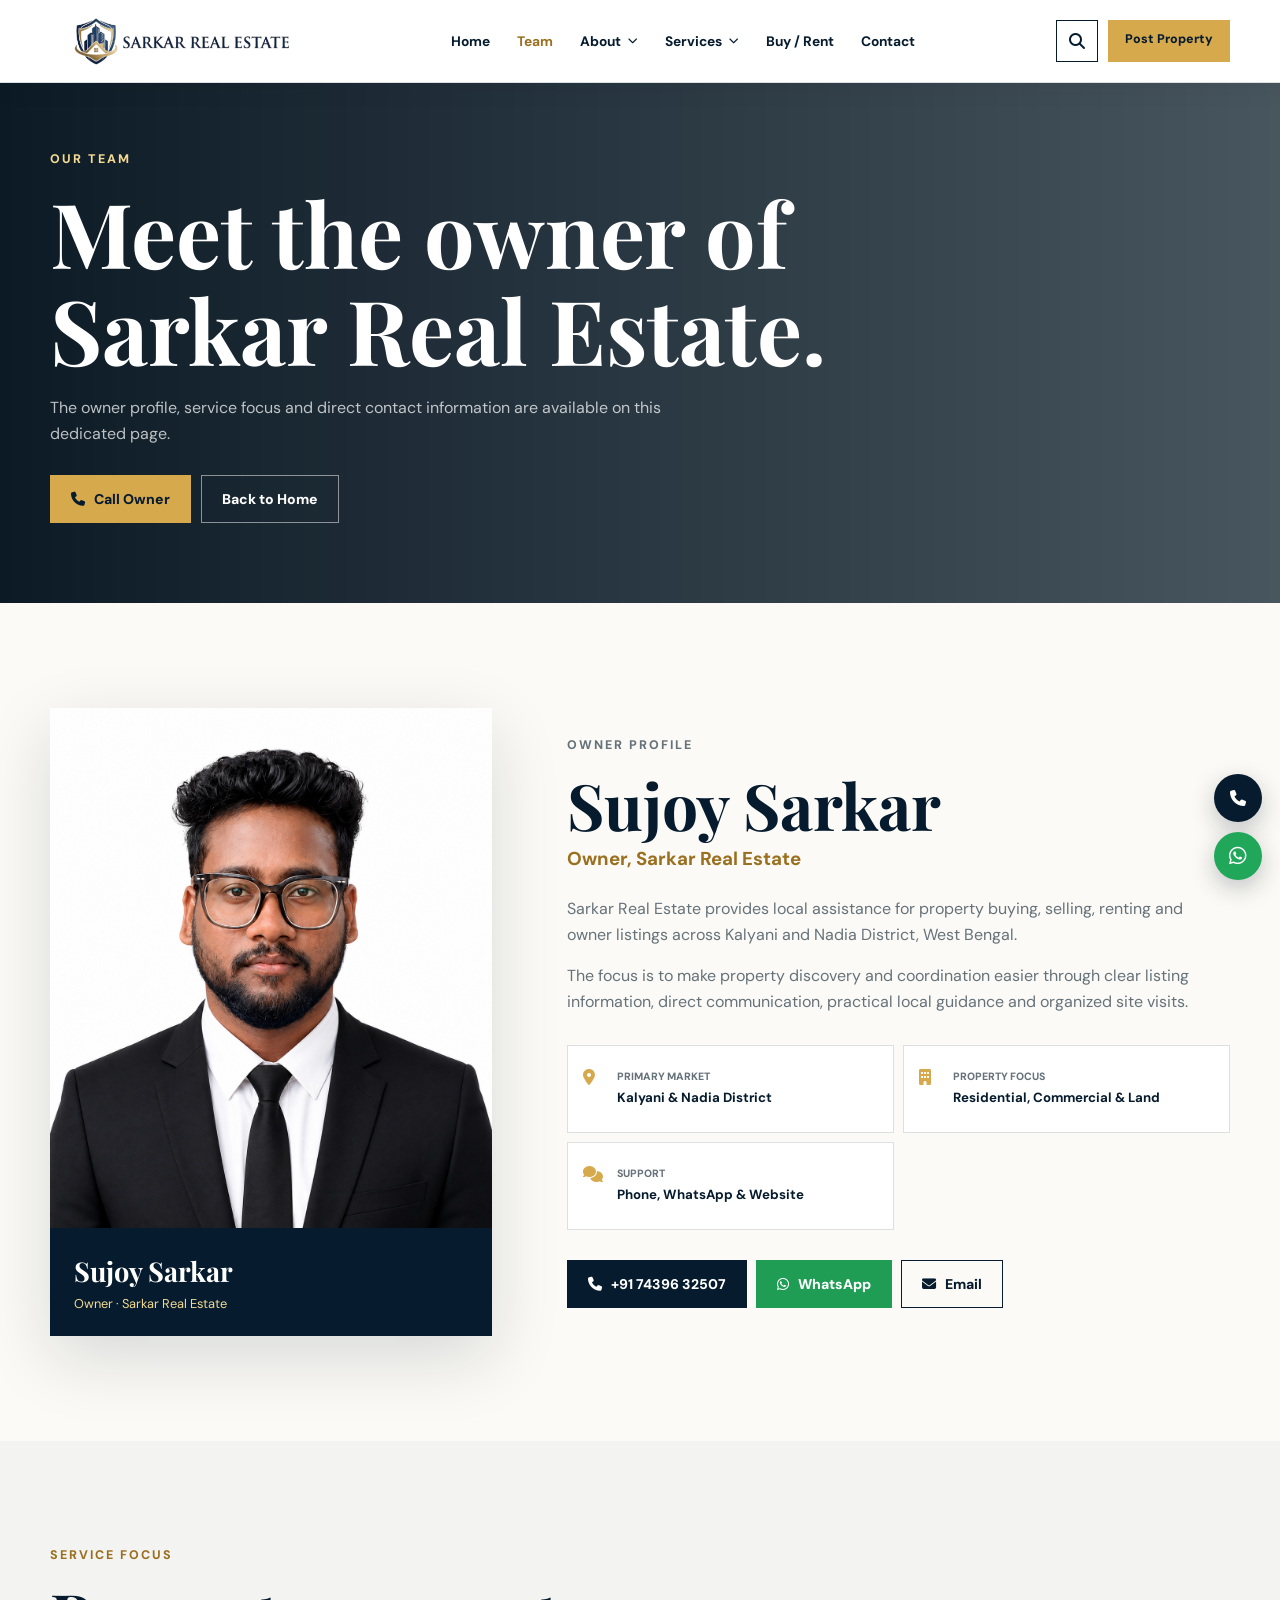
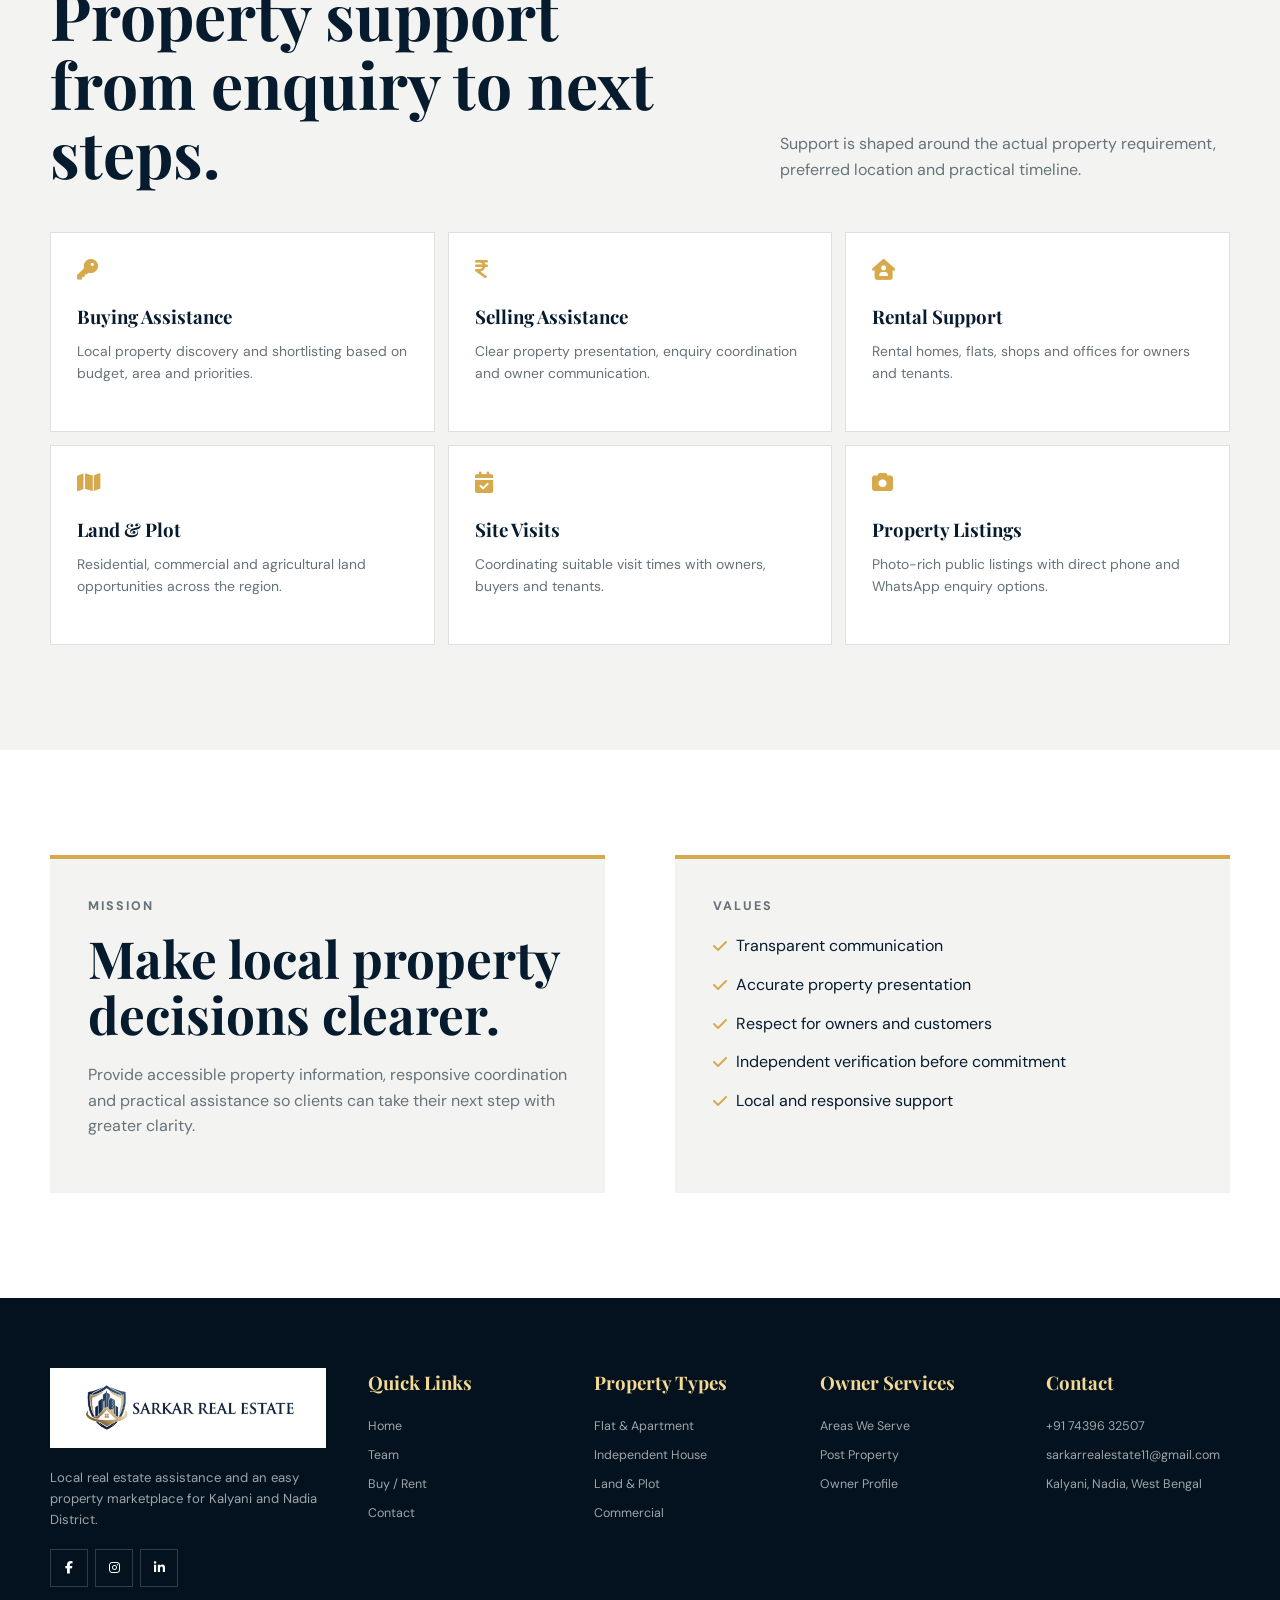
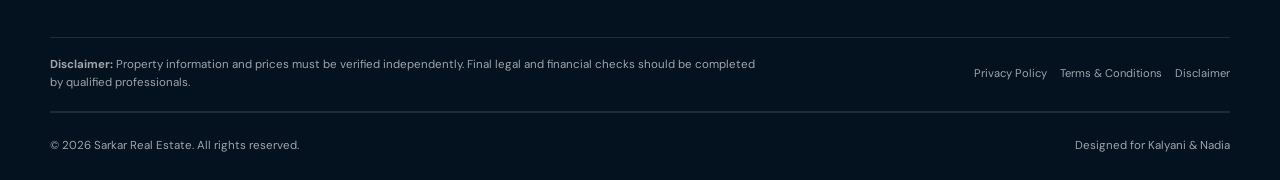
==== commit fd48f330: "Update team.html" ====
--- a/team.html
+++ b/team.html
@@ -25,7 +25,7 @@
     <header class="site-header scrolled" id="siteHeader">
       <div class="container header-inner">
         <a class="brand" href="index.html"
-          ><img src="assets/logo.png" alt="Sarkar Real Estate logo"
+          ><img src="logo.png" alt="Sarkar Real Estate logo"
         /></a>
         <nav class="desktop-nav" aria-label="Main navigation">
           <a href="index.html">Home</a
@@ -103,7 +103,7 @@
             <!-- Add the real owner photograph at assets/owner-photo.jpg. The fallback stays visible until that file is added. -->
             <img
               class="owner-photo"
-              src="assets/owner-photo.png"
+              src="owner-photo.png"
               alt="Sujoy Sarkar, Owner of Sarkar Real Estate"
               onerror="
                 this.hidden = true;
@@ -268,7 +268,7 @@
       <div class="container footer-grid">
         <div class="footer-brand">
           <a class="footer-logo-panel" href="index.html"
-            ><img src="assets/logo.png" alt="Sarkar Real Estate"
+            ><img src="logo.png" alt="Sarkar Real Estate"
           /></a>
           <p>
             Local real estate assistance and an easy property marketplace for
